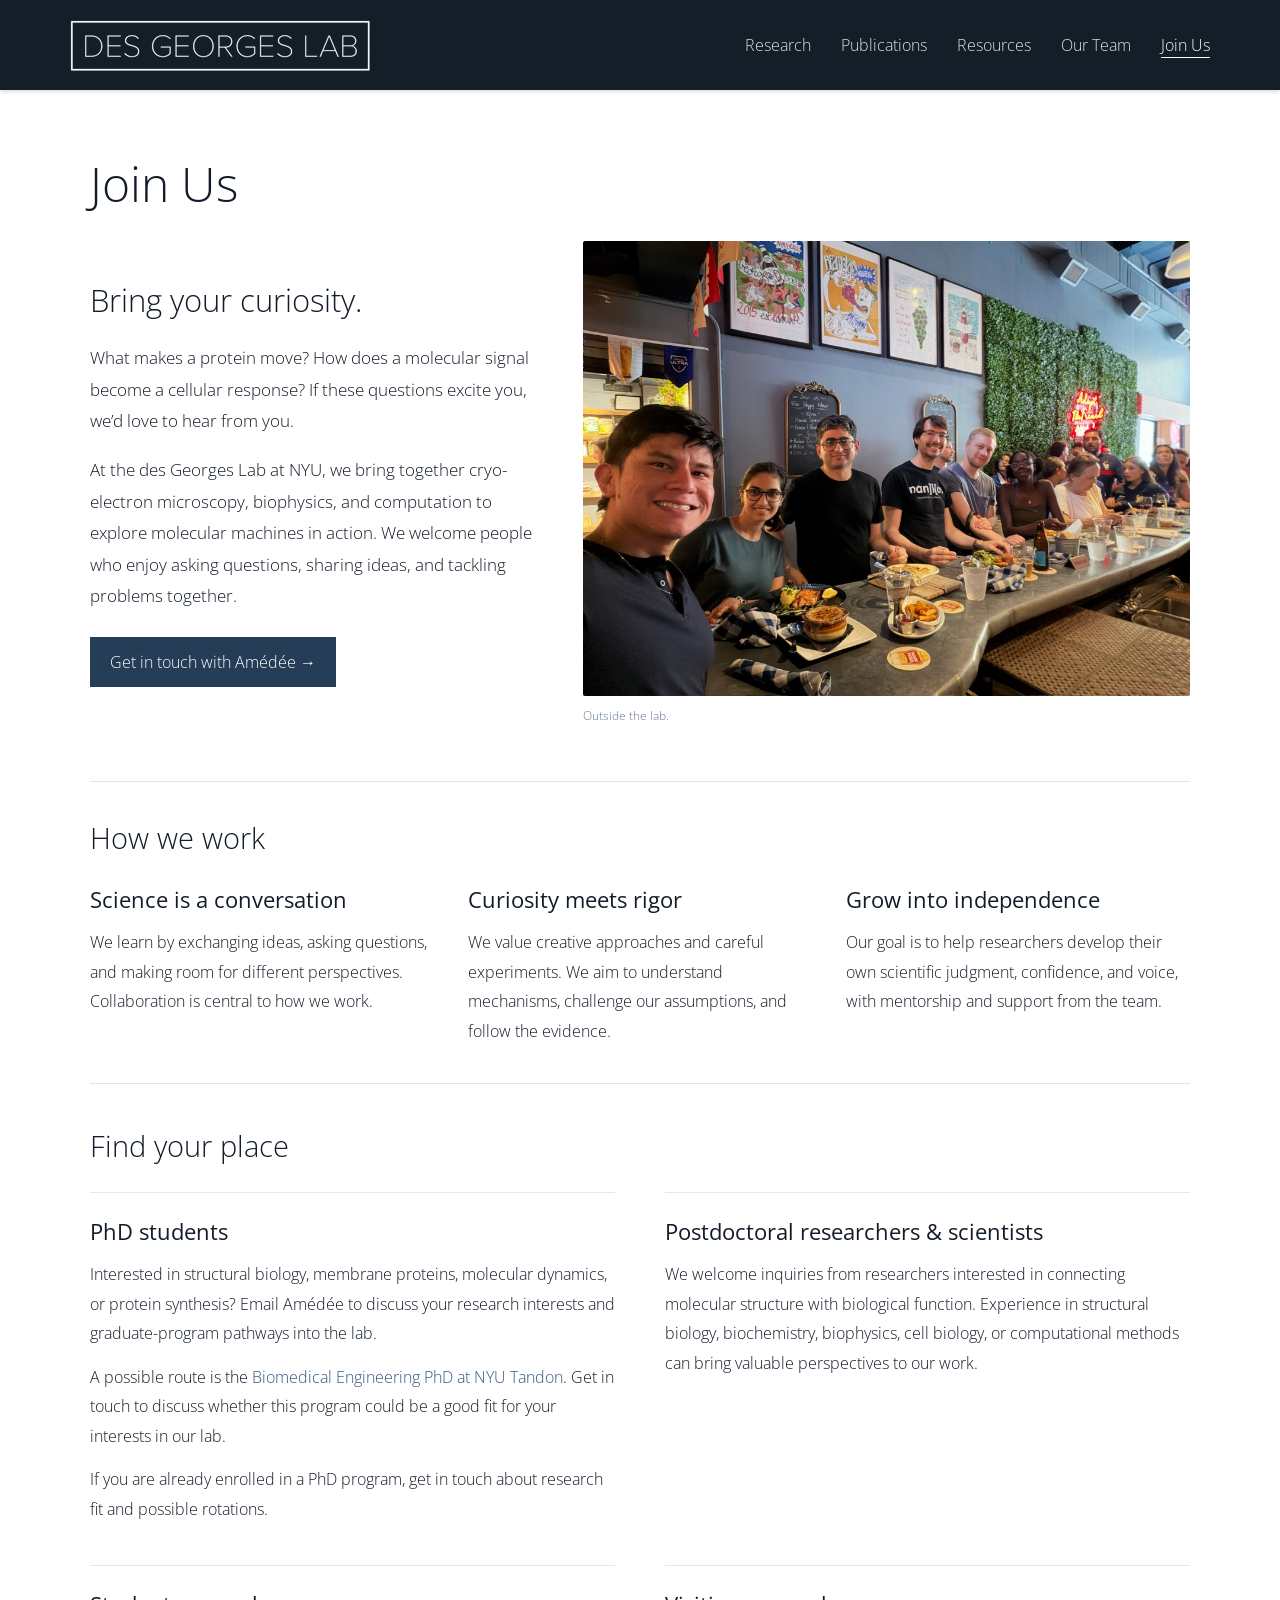
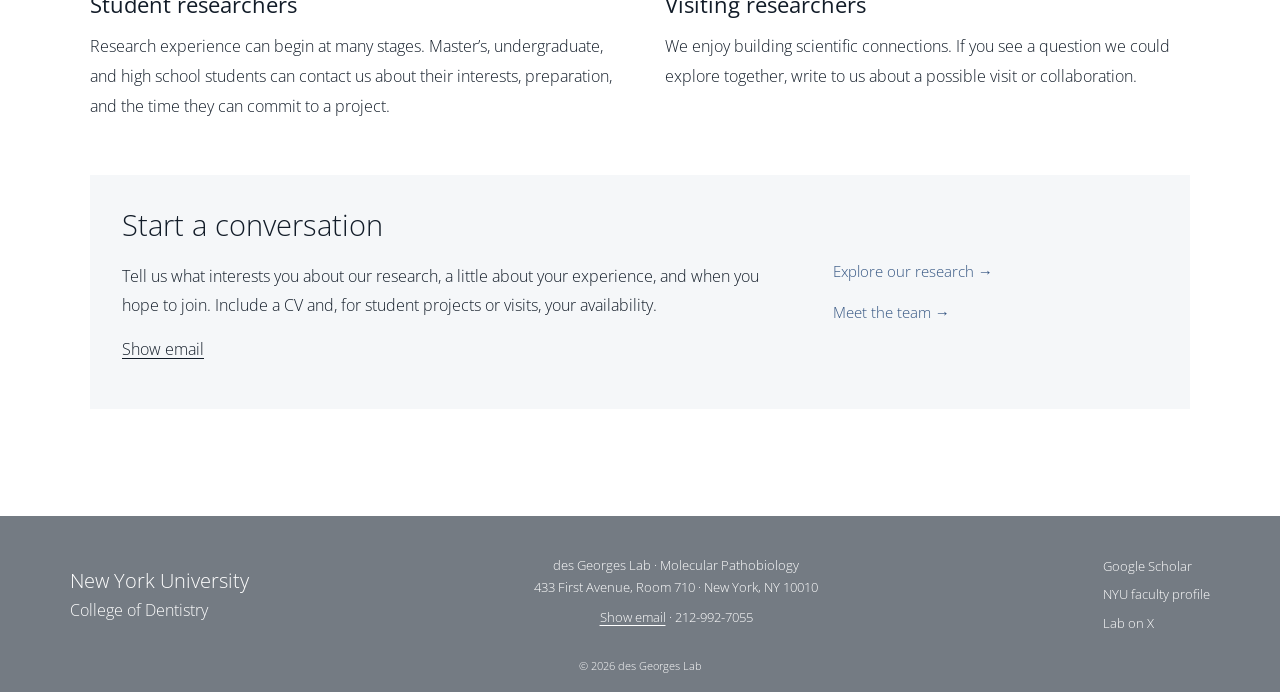
==== join/index.html @ 6209b787 "Support /join/ links" ====
<!doctype html><html lang="en"><head><meta charset="utf-8"><meta name="robots" content="noindex"><meta http-equiv="refresh" content="0;url=../join.html"><link rel="canonical" href="https://desgeorgeslab.org/join.html"><title>des Georges Lab</title></head><body><p>This page has moved. <a href="../join.html">Continue to the des Georges Lab website</a>.</p></body></html>
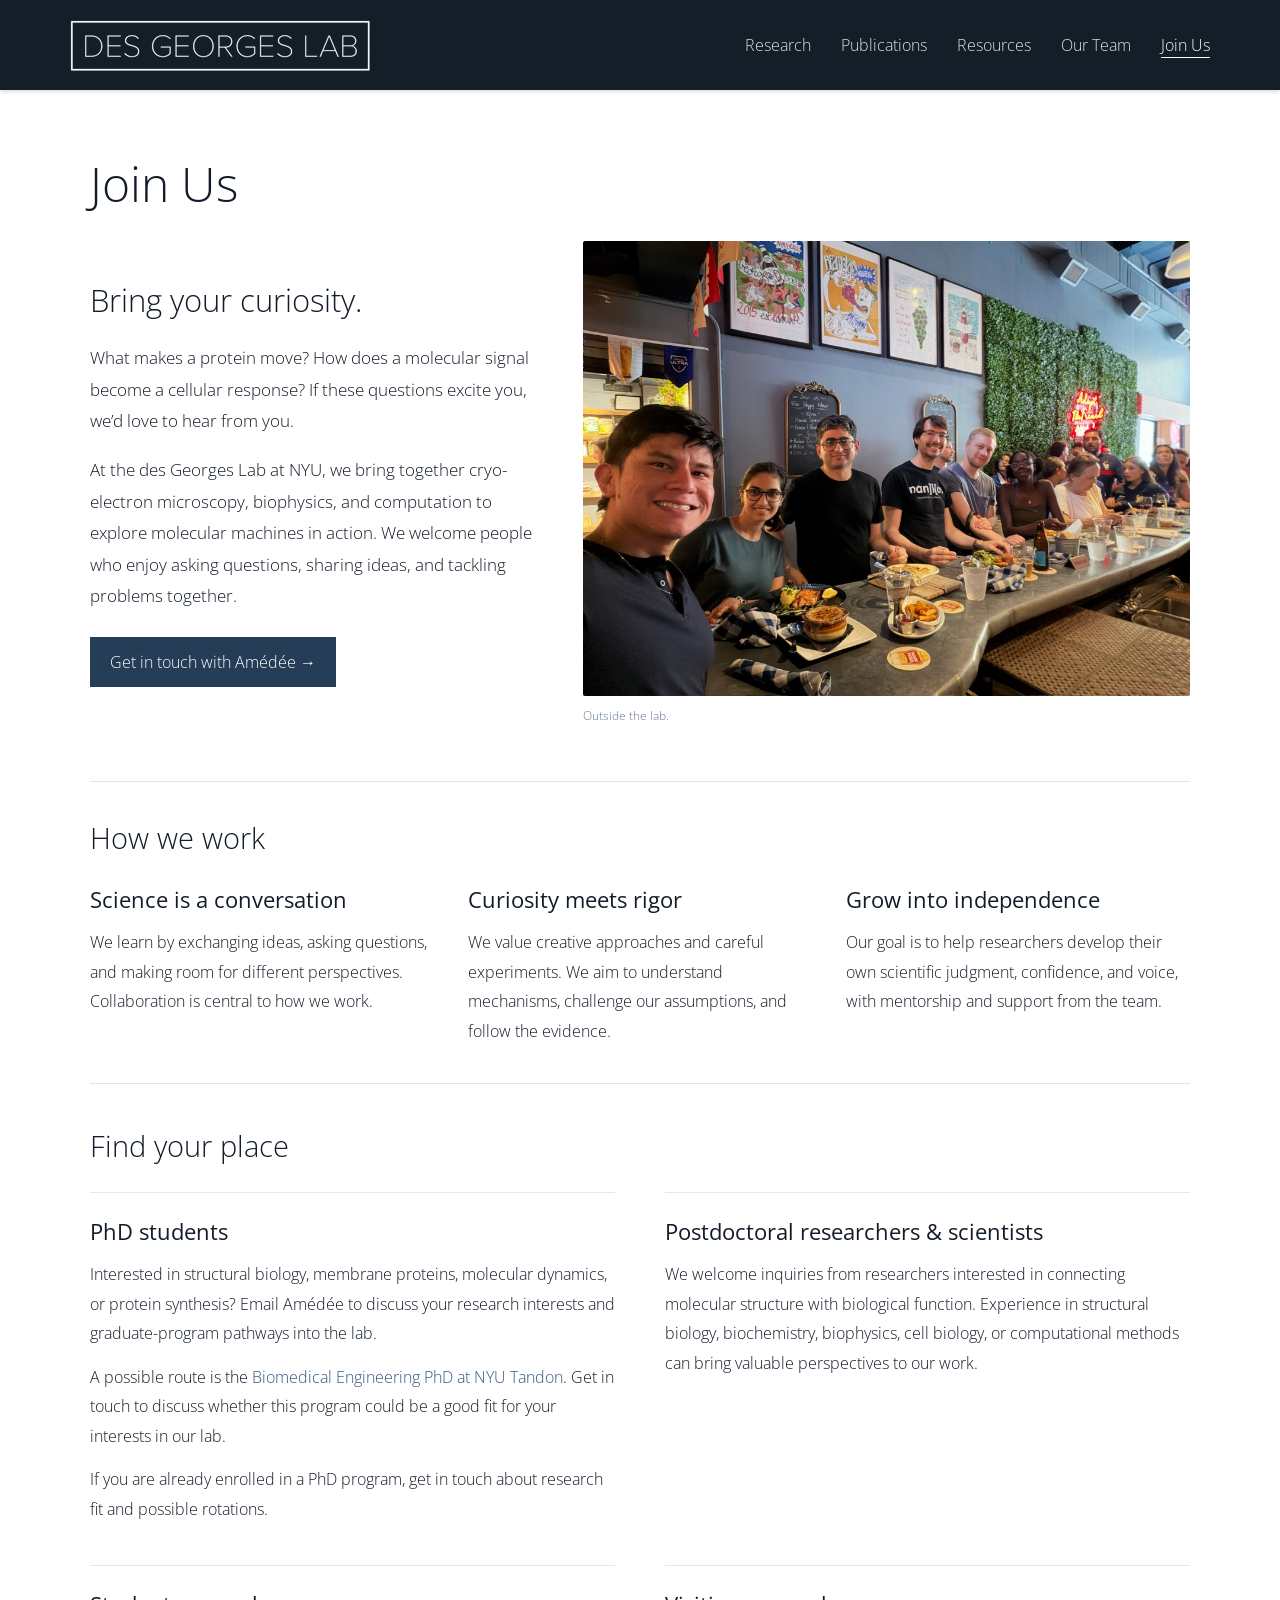
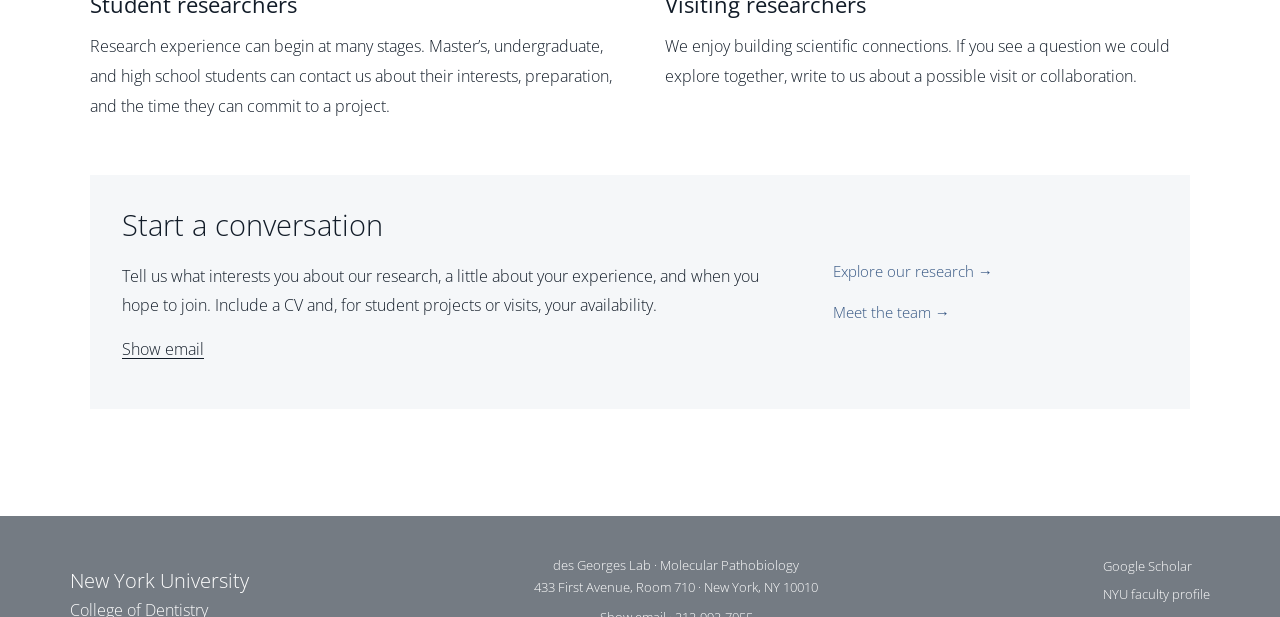
==== commit bee45875: "Apply content security policy to /join/ redirect" ====
--- a/join/index.html
+++ b/join/index.html
@@ -1 +1,2 @@
-<!doctype html><html lang="en"><head><meta charset="utf-8"><meta name="robots" content="noindex"><meta http-equiv="refresh" content="0;url=../join.html"><link rel="canonical" href="https://desgeorgeslab.org/join.html"><title>des Georges Lab</title></head><body><p>This page has moved. <a href="../join.html">Continue to the des Georges Lab website</a>.</p></body></html>+<!doctype html><html lang="en"><head><meta charset="utf-8"><meta http-equiv="Content-Security-Policy" content="default-src 'none'; script-src 'self'; style-src 'self'; img-src 'self' data:; font-src 'self'; connect-src 'none'; object-src 'none'; frame-src 'none'; base-uri 'self'; form-action 'none'">
+<meta name="referrer" content="strict-origin-when-cross-origin"><meta name="robots" content="noindex"><meta http-equiv="refresh" content="0;url=../join.html"><link rel="canonical" href="https://desgeorgeslab.org/join.html"><title>des Georges Lab</title></head><body><p>This page has moved. <a href="../join.html">Continue to the des Georges Lab website</a>.</p></body></html>
